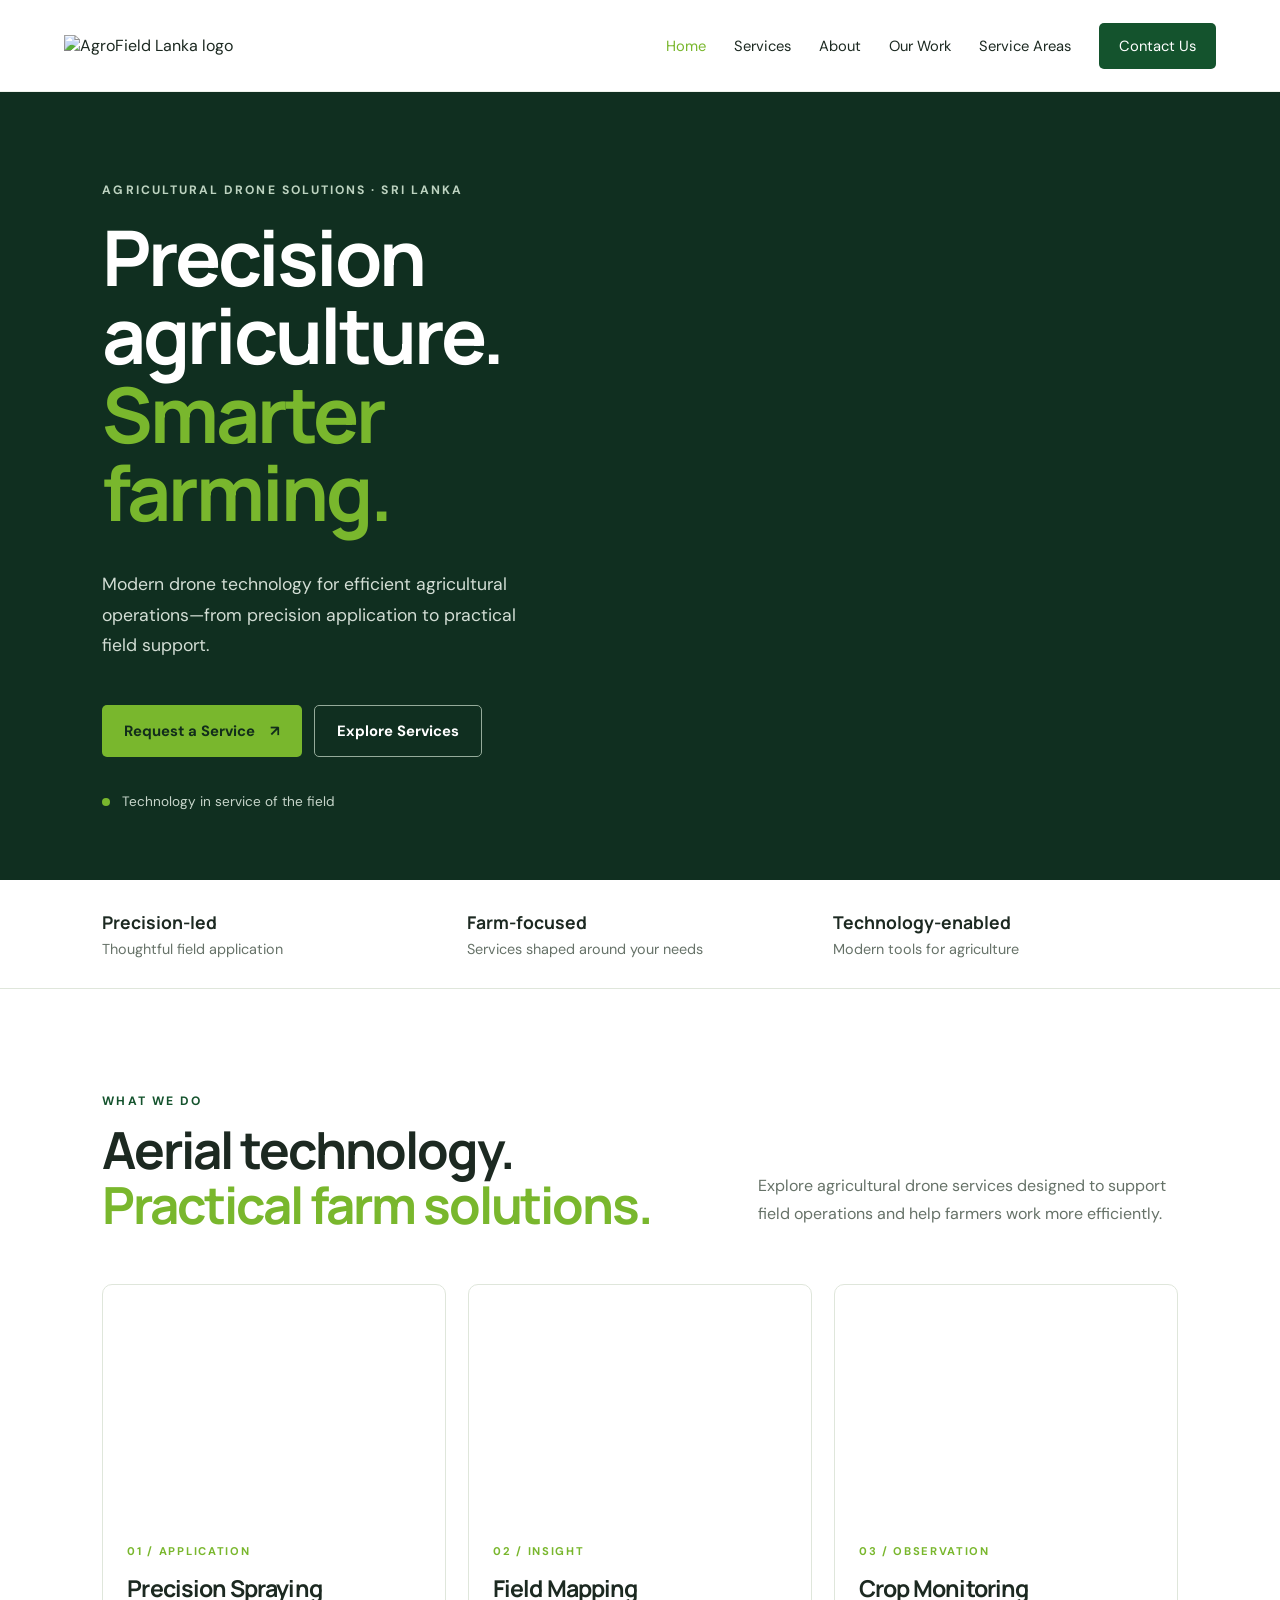
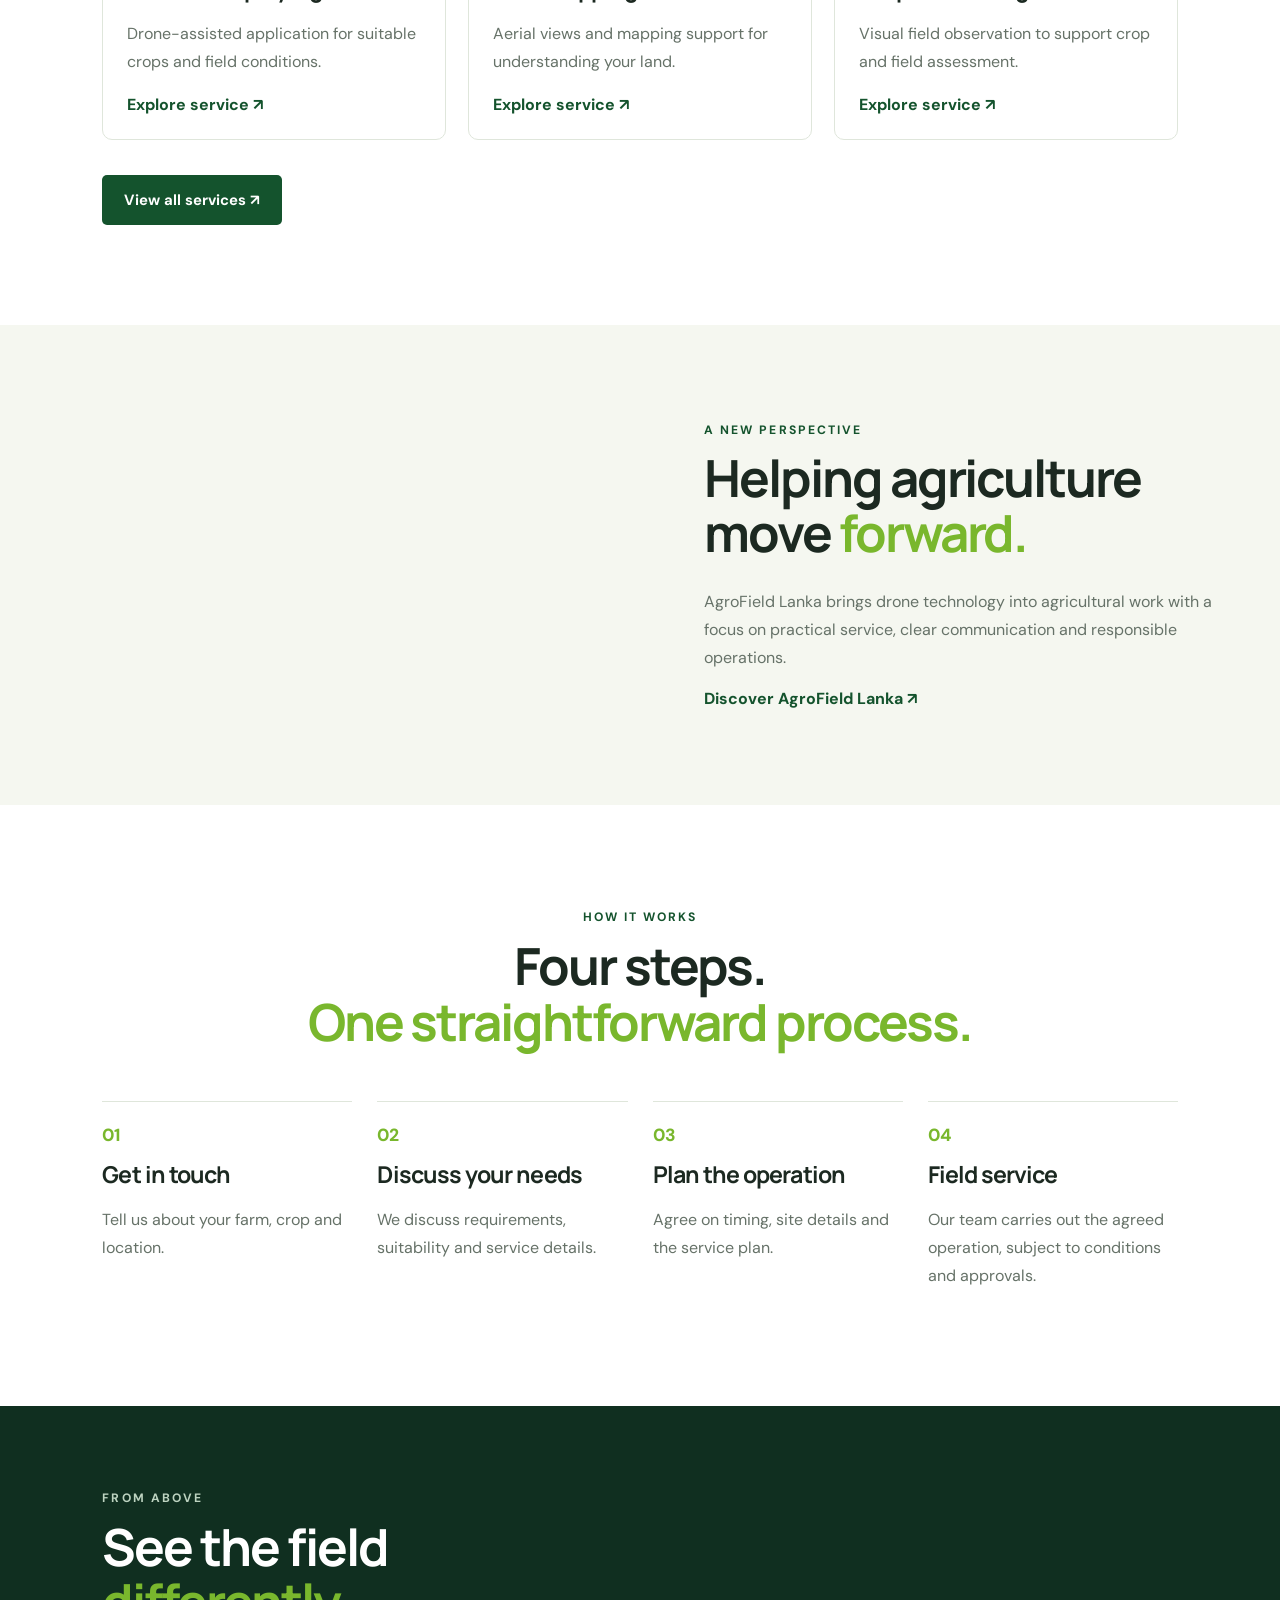
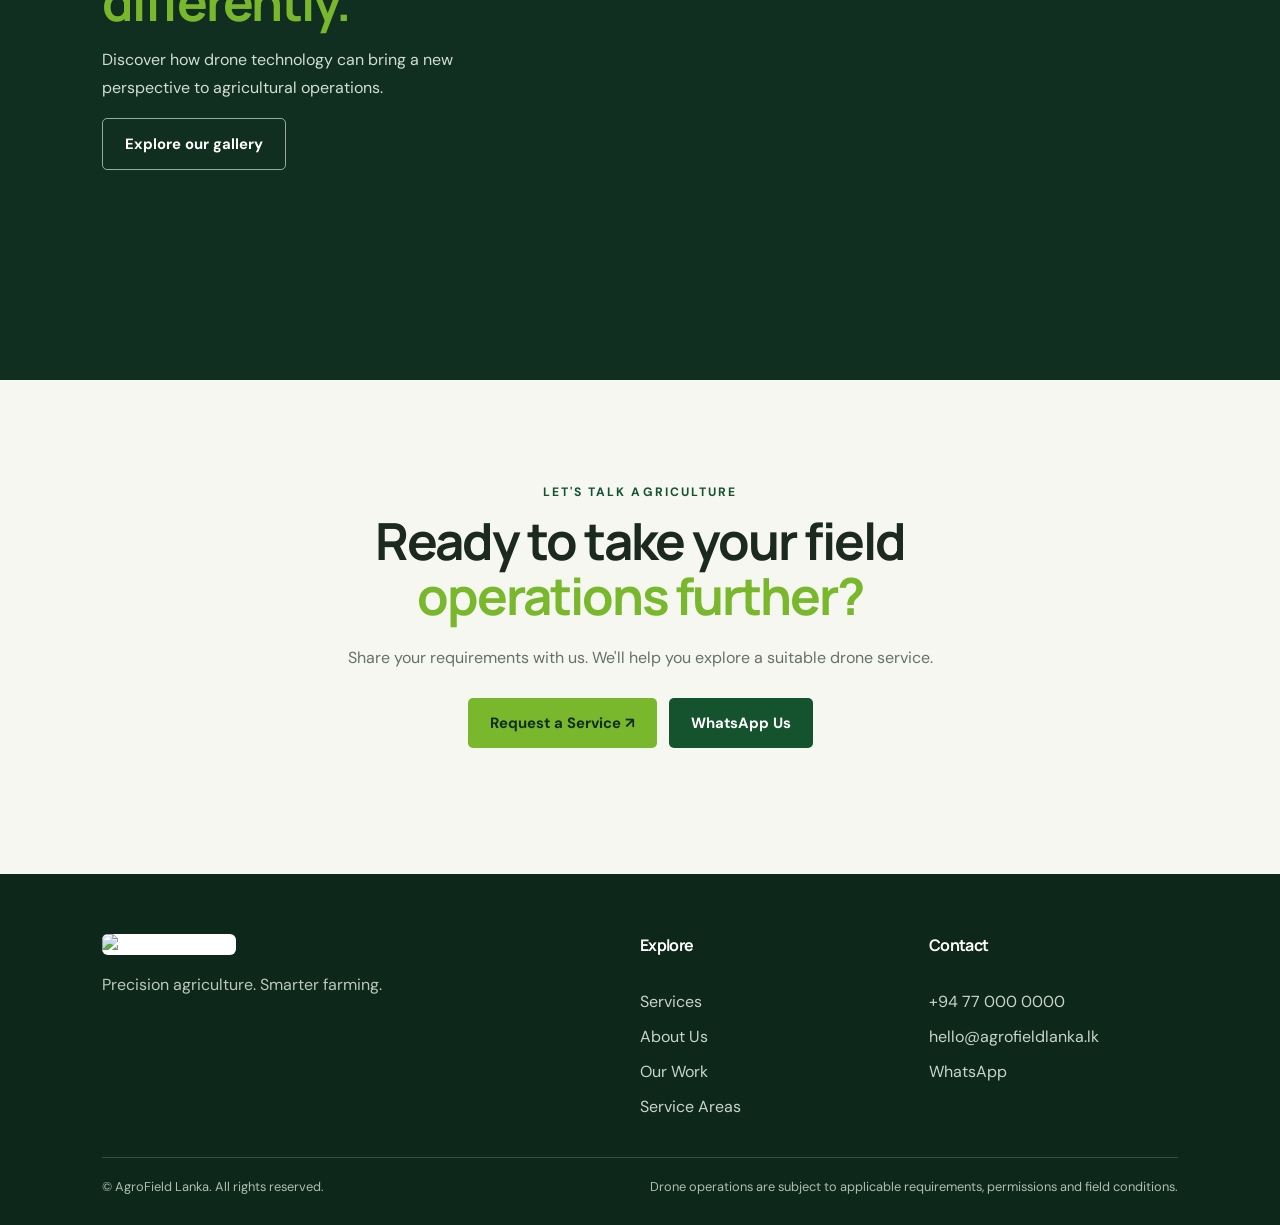
==== index.html @ 8073dba2 "Add files via upload" ====
<!DOCTYPE html>
<html lang="en"><head><meta charset="utf-8"><meta name="viewport" content="width=device-width, initial-scale=1"><meta name="description" content="AgroField Lanka agricultural drone services for precision spraying, crop care and modern farming in Sri Lanka."><title>AgroField Lanka | Precision Agriculture</title><link rel="stylesheet" href="styles.css"></head><body>
<header class="header"><a class="brand" href="index.html"><img src="assets/logo.png" alt="AgroField Lanka logo"></a><button class="menu-toggle" aria-label="Open navigation" aria-expanded="false">☰</button><nav class="nav"><a class="active" href="index.html">Home</a><a href="services.html">Services</a><a href="about.html">About</a><a href="gallery.html">Our Work</a><a href="areas.html">Service Areas</a><a href="contact.html" class="nav-cta">Contact Us</a></nav></header>
<main><section class="hero"><div class="hero-content"><span class="eyebrow">AGRICULTURAL DRONE SOLUTIONS · SRI LANKA</span><h1>Precision agriculture.<br><em>Smarter farming.</em></h1><p>Modern drone technology for efficient agricultural operations—from precision application to practical field support.</p><div class="actions"><a class="btn primary" href="contact.html">Request a Service <span>↗</span></a><a class="btn outline light" href="services.html">Explore Services</a></div><div class="hero-note"><span class="pulse"></span> Technology in service of the field</div></div><div class="hero-image" role="img" aria-label="Agricultural drone operating over a green field"></div></section>
<section class="strip"><div><strong>Precision-led</strong><span>Thoughtful field application</span></div><div><strong>Farm-focused</strong><span>Services shaped around your needs</span></div><div><strong>Technology-enabled</strong><span>Modern tools for agriculture</span></div></section>
<section class="section"><div class="section-heading"><div><span class="eyebrow green">WHAT WE DO</span><h2>Aerial technology.<br><em>Practical farm solutions.</em></h2></div><p>Explore agricultural drone services designed to support field operations and help farmers work more efficiently.</p></div><div class="cards three"><a class="service-card" href="services.html#spraying"><div class="card-image img-spray"></div><div class="card-body"><span class="card-number">01 / APPLICATION</span><h3>Precision Spraying</h3><p>Drone-assisted application for suitable crops and field conditions.</p><span class="text-link">Explore service ↗</span></div></a><a class="service-card" href="services.html#mapping"><div class="card-image img-map"></div><div class="card-body"><span class="card-number">02 / INSIGHT</span><h3>Field Mapping</h3><p>Aerial views and mapping support for understanding your land.</p><span class="text-link">Explore service ↗</span></div></a><a class="service-card" href="services.html#monitoring"><div class="card-image img-monitor"></div><div class="card-body"><span class="card-number">03 / OBSERVATION</span><h3>Crop Monitoring</h3><p>Visual field observation to support crop and field assessment.</p><span class="text-link">Explore service ↗</span></div></a></div><a class="btn dark" href="services.html">View all services ↗</a></section>
<section class="split-section"><div class="split-image"></div><div class="split-copy"><span class="eyebrow green">A NEW PERSPECTIVE</span><h2>Helping agriculture<br>move <em>forward.</em></h2><p>AgroField Lanka brings drone technology into agricultural work with a focus on practical service, clear communication and responsible operations.</p><a class="text-link" href="about.html">Discover AgroField Lanka ↗</a></div></section>
<section class="section process"><div class="section-heading centered"><div><span class="eyebrow green">HOW IT WORKS</span><h2>Four steps.<br><em>One straightforward process.</em></h2></div></div><div class="steps"><div><span>01</span><h3>Get in touch</h3><p>Tell us about your farm, crop and location.</p></div><div><span>02</span><h3>Discuss your needs</h3><p>We discuss requirements, suitability and service details.</p></div><div><span>03</span><h3>Plan the operation</h3><p>Agree on timing, site details and the service plan.</p></div><div><span>04</span><h3>Field service</h3><p>Our team carries out the agreed operation, subject to conditions and approvals.</p></div></div></section>
<section class="gallery-preview"><div class="gallery-text"><span class="eyebrow">FROM ABOVE</span><h2>See the field<br><em>differently.</em></h2><p>Discover how drone technology can bring a new perspective to agricultural operations.</p><a class="btn outline light" href="gallery.html">Explore our gallery</a></div><div class="gallery-grid"><div class="g1"></div><div class="g2"></div><div class="g3"></div></div></section>
<section class="cta"><span class="eyebrow green">LET'S TALK AGRICULTURE</span><h2>Ready to take your field<br><em>operations further?</em></h2><p>Share your requirements with us. We'll help you explore a suitable drone service.</p><div class="actions center"><a class="btn primary" href="contact.html">Request a Service ↗</a><a class="btn dark" href="https://wa.me/94770000000?text=Hello%20AgroField%20Lanka%2C%20I%20would%20like%20to%20inquire%20about%20your%20agricultural%20drone%20services." target="_blank" rel="noopener">WhatsApp Us</a></div></section></main>
<footer class="footer"><div class="footer-brand"><img src="assets/logo.png" alt="AgroField Lanka"><p>Precision agriculture. Smarter farming.</p></div><div><h4>Explore</h4><a href="services.html">Services</a><a href="about.html">About Us</a><a href="gallery.html">Our Work</a><a href="areas.html">Service Areas</a></div><div><h4>Contact</h4><a href="tel:+94770000000">+94 77 000 0000</a><a href="mailto:hello@agrofieldlanka.lk">hello@agrofieldlanka.lk</a><a href="https://wa.me/94770000000">WhatsApp</a></div><div class="footer-bottom"><span>© <span id="year"></span> AgroField Lanka. All rights reserved.</span><span>Drone operations are subject to applicable requirements, permissions and field conditions.</span></div></footer><script src="script.js"></script></body></html>
---- styles.css ----
@import url('https://fonts.googleapis.com/css2?family=DM+Sans:wght@400;500;600;700&family=Manrope:wght@400;500;600;700;800&display=swap');
:root{--green:#14532d;--deep:#102f20;--lime:#79b72d;--cream:#f5f7f0;--ink:#1c2921;--muted:#667268;--line:#dfe6db}*{box-sizing:border-box}html{scroll-behavior:smooth}body{margin:0;color:var(--ink);font-family:'DM Sans',sans-serif;background:white}h1,h2,h3,h4{font-family:Manrope,sans-serif;letter-spacing:-.04em}h1{font-size:clamp(3rem,6vw,6.3rem);line-height:1.02;margin:20px 0}h2{font-size:clamp(2.2rem,4vw,4.2rem);line-height:1.08;margin:12px 0}h3{font-size:1.45rem}em{font-style:normal;color:var(--lime)}p{line-height:1.75;color:var(--muted)}a{color:inherit;text-decoration:none}.header{height:92px;padding:0 5vw;display:flex;align-items:center;justify-content:space-between;background:white;position:sticky;top:0;z-index:30;border-bottom:1px solid #eef1eb}.brand img{width:190px;height:75px;object-fit:contain}.nav{display:flex;gap:28px;align-items:center;font-size:.92rem}.nav a{transition:.2s}.nav a:hover,.nav a.active{color:var(--lime)}.nav-cta{background:var(--green);color:white!important;padding:13px 20px;border-radius:5px}.menu-toggle{display:none;border:0;background:transparent;font-size:26px}.hero{min-height:660px;display:grid;grid-template-columns:1fr 1.05fr;background:var(--deep);color:white}.hero-content{padding:90px 7vw 70px 8vw;display:flex;flex-direction:column;justify-content:center}.eyebrow{font-size:.76rem;letter-spacing:.17em;font-weight:700;color:#bdd3c0}.eyebrow.green{color:var(--green)}.hero p{color:#d2ddd4;font-size:1.1rem;max-width:540px}.hero-image{background:linear-gradient(90deg,#102f20 0%,transparent 18%),url('https://images.unsplash.com/photo-1500382017468-9049fed747ef?auto=format&fit=crop&w=1600&q=85') center/cover;min-height:500px}.actions{display:flex;gap:12px;flex-wrap:wrap;margin:26px 0}.btn{display:inline-flex;align-items:center;justify-content:center;gap:15px;padding:15px 22px;border-radius:5px;font-weight:700;font-size:.93rem;transition:.2s;cursor:pointer}.btn:hover{transform:translateY(-2px)}.primary{background:var(--lime);color:#122d1b}.dark{background:var(--green);color:white}.outline{border:1px solid #b7c9bb;color:var(--ink)}.outline.light{color:white;border-color:#95ab9a}.hero-note{font-size:.85rem;color:#c8d6cb;margin-top:10px}.pulse{display:inline-block;width:8px;height:8px;border-radius:50%;background:var(--lime);margin-right:8px}.strip{display:grid;grid-template-columns:repeat(3,1fr);padding:30px 8%;border-bottom:1px solid var(--line);gap:20px}.strip div{display:flex;flex-direction:column;gap:6px}.strip strong{font-family:Manrope;font-size:1.1rem}.strip span{color:var(--muted);font-size:.9rem}.section{padding:100px 8%}.section-heading{display:flex;justify-content:space-between;gap:40px;align-items:end;margin-bottom:40px}.section-heading p{max-width:420px}.cards{display:grid;gap:22px;margin-bottom:35px}.three{grid-template-columns:repeat(3,1fr)}.service-card{border:1px solid var(--line);border-radius:10px;overflow:hidden;transition:.25s;background:white}.service-card:hover{transform:translateY(-5px);box-shadow:0 15px 35px #183b2912}.card-image{height:230px;background-size:cover;background-position:center}.img-spray{background-image:url('https://images.unsplash.com/photo-1523742810364-59d5c3c6c1b8?auto=format&fit=crop&w=1000&q=80')}.img-map{background-image:url('https://images.unsplash.com/photo-1500382017468-9049fed747ef?auto=format&fit=crop&w=1000&q=80')}.img-monitor{background-image:url('https://images.unsplash.com/photo-1499529112087-3cb3b73cec95?auto=format&fit=crop&w=1000&q=80')}.card-body{padding:24px}.card-number{font-size:.7rem;letter-spacing:.15em;color:var(--lime);font-weight:700}.card-body h3{margin:12px 0}.card-body p{margin-bottom:18px}.text-link{font-weight:700;color:var(--green)}.split-section{display:grid;grid-template-columns:1fr 1fr;background:var(--cream)}.split-image{min-height:480px;background:url('https://images.unsplash.com/photo-1499529112087-3cb3b73cec95?auto=format&fit=crop&w=1400&q=85') center/cover}.split-copy{padding:80px 10%;display:flex;flex-direction:column;justify-content:center}.process{background:#fff}.centered{text-align:center;justify-content:center}.steps{display:grid;grid-template-columns:repeat(4,1fr);gap:25px}.steps>div{border-top:1px solid var(--line);padding-top:22px}.steps span{color:var(--lime);font-weight:800;font-size:1.1rem}.steps h3{margin:12px 0}.gallery-preview{background:var(--deep);color:white;display:grid;grid-template-columns:.8fr 1.2fr;padding:80px 8%;gap:60px}.gallery-text p{color:#d2ddd4}.gallery-grid{display:grid;grid-template-columns:1fr 1fr;grid-template-rows:200px 200px;gap:14px}.gallery-grid>div{background-position:center;background-size:cover;border-radius:8px}.g1{background-image:url('https://images.unsplash.com/photo-1500382017468-9049fed747ef?auto=format&fit=crop&w=800&q=80');grid-row:span 2}.g2{background-image:url('https://images.unsplash.com/photo-1523742810364-59d5c3c6c1b8?auto=format&fit=crop&w=800&q=80')}.g3{background-image:url('https://images.unsplash.com/photo-1499529112087-3cb3b73cec95?auto=format&fit=crop&w=800&q=80')}.cta{text-align:center;padding:100px 20px;background:var(--cream)}.cta p{max-width:600px;margin:20px auto}.center{justify-content:center}.footer{background:#0d271a;color:white;padding:60px 8% 30px;display:grid;grid-template-columns:2fr 1fr 1fr;gap:40px}.footer img{width:190px;background:white;border-radius:6px}.footer p{color:#bac9bd}.footer h4{margin-top:0}.footer>div:not(.footer-brand):not(.footer-bottom){display:flex;flex-direction:column;gap:14px}.footer a{color:#c8d5cb}.footer a:hover{color:var(--lime)}.footer-bottom{grid-column:1/-1;border-top:1px solid #355141;padding-top:20px;display:flex;justify-content:space-between;gap:20px;color:#aebfb2;font-size:.8rem}.page-hero{background:var(--deep);color:white;padding:95px 8%;background-image:linear-gradient(90deg,#102f20ee,#102f2070),url('https://images.unsplash.com/photo-1500382017468-9049fed747ef?auto=format&fit=crop&w=1600&q=80');background-size:cover;background-position:center}.page-hero p{color:#d8e3da;max-width:650px}.content{padding:75px 8%;max-width:1300px;margin:auto}.content h2{margin-top:45px}.content h3{color:var(--green)}.service-detail{display:grid;grid-template-columns:1fr 1fr;gap:35px;align-items:center;margin:55px 0}.service-detail:nth-child(even) .detail-image{order:2}.detail-image{min-height:320px;border-radius:10px;background-size:cover;background-position:center}.detail1{background-image:url('https://images.unsplash.com/photo-1523742810364-59d5c3c6c1b8?auto=format&fit=crop&w=1200&q=85')}.detail2{background-image:url('https://images.unsplash.com/photo-1500382017468-9049fed747ef?auto=format&fit=crop&w=1200&q=85')}.detail3{background-image:url('https://images.unsplash.com/photo-1499529112087-3cb3b73cec95?auto=format&fit=crop&w=1200&q=85')}.detail4{background-image:url('https://images.unsplash.com/photo-1472396961693-142e6e269027?auto=format&fit=crop&w=1200&q=85')}.contact-grid{display:grid;grid-template-columns:1fr 1fr;gap:25px}.contact-card{border:1px solid var(--line);border-radius:10px;padding:30px}.contact-card h3{margin-top:0}.contact-card .btn{margin-top:10px}.gallery-page-grid{display:grid;grid-template-columns:repeat(3,1fr);gap:14px}.gallery-page-grid>div{min-height:250px;border-radius:8px;background-size:cover;background-position:center}.gallery-page-grid .g1{grid-row:auto}.notice{background:#f4f7f0;border-left:4px solid var(--lime);padding:18px 20px;margin:30px 0}.small{font-size:.86rem}
@media(max-width:900px){.nav{gap:15px}.nav a{font-size:.82rem}.hero{grid-template-columns:1fr}.hero-image{min-height:380px}.hero-content{padding:75px 7%}.three{grid-template-columns:repeat(2,1fr)}.section-heading{display:block}.section-heading p{margin-top:20px}.steps{grid-template-columns:repeat(2,1fr)}.gallery-preview{grid-template-columns:1fr}.split-copy{padding:60px 8%}.footer{grid-template-columns:1fr 1fr}.footer-brand{grid-column:1/-1}}
@media(max-width:650px){.header{height:76px;padding:0 5%}.brand img{width:145px;height:62px}.menu-toggle{display:block}.nav{display:none;position:absolute;top:76px;left:0;right:0;background:white;padding:20px 6%;flex-direction:column;align-items:stretch;box-shadow:0 10px 25px #0001}.nav.open{display:flex}.nav a{padding:10px}.nav-cta{text-align:center}.hero-content{padding:58px 6%}.hero-image{min-height:300px}.strip{grid-template-columns:1fr;padding:25px 6%;gap:18px}.section{padding:65px 6%}.three{grid-template-columns:1fr}.card-image{height:210px}.split-section{grid-template-columns:1fr}.split-image{min-height:300px}.steps{grid-template-columns:1fr}.gallery-preview{padding:65px 6%}.gallery-grid{grid-template-columns:1fr 1fr;grid-template-rows:160px 160px}.g1{grid-row:span 2}.cta{padding:70px 6%}.footer{padding:50px 6%;grid-template-columns:1fr}.footer-brand{grid-column:auto}.footer-bottom{flex-direction:column}.page-hero{padding:65px 6%}.content{padding:50px 6%}.service-detail{grid-template-columns:1fr}.service-detail:nth-child(even) .detail-image{order:0}.detail-image{min-height:250px}.contact-grid{grid-template-columns:1fr}.gallery-page-grid{grid-template-columns:1fr 1fr}.gallery-page-grid>div{min-height:180px}}
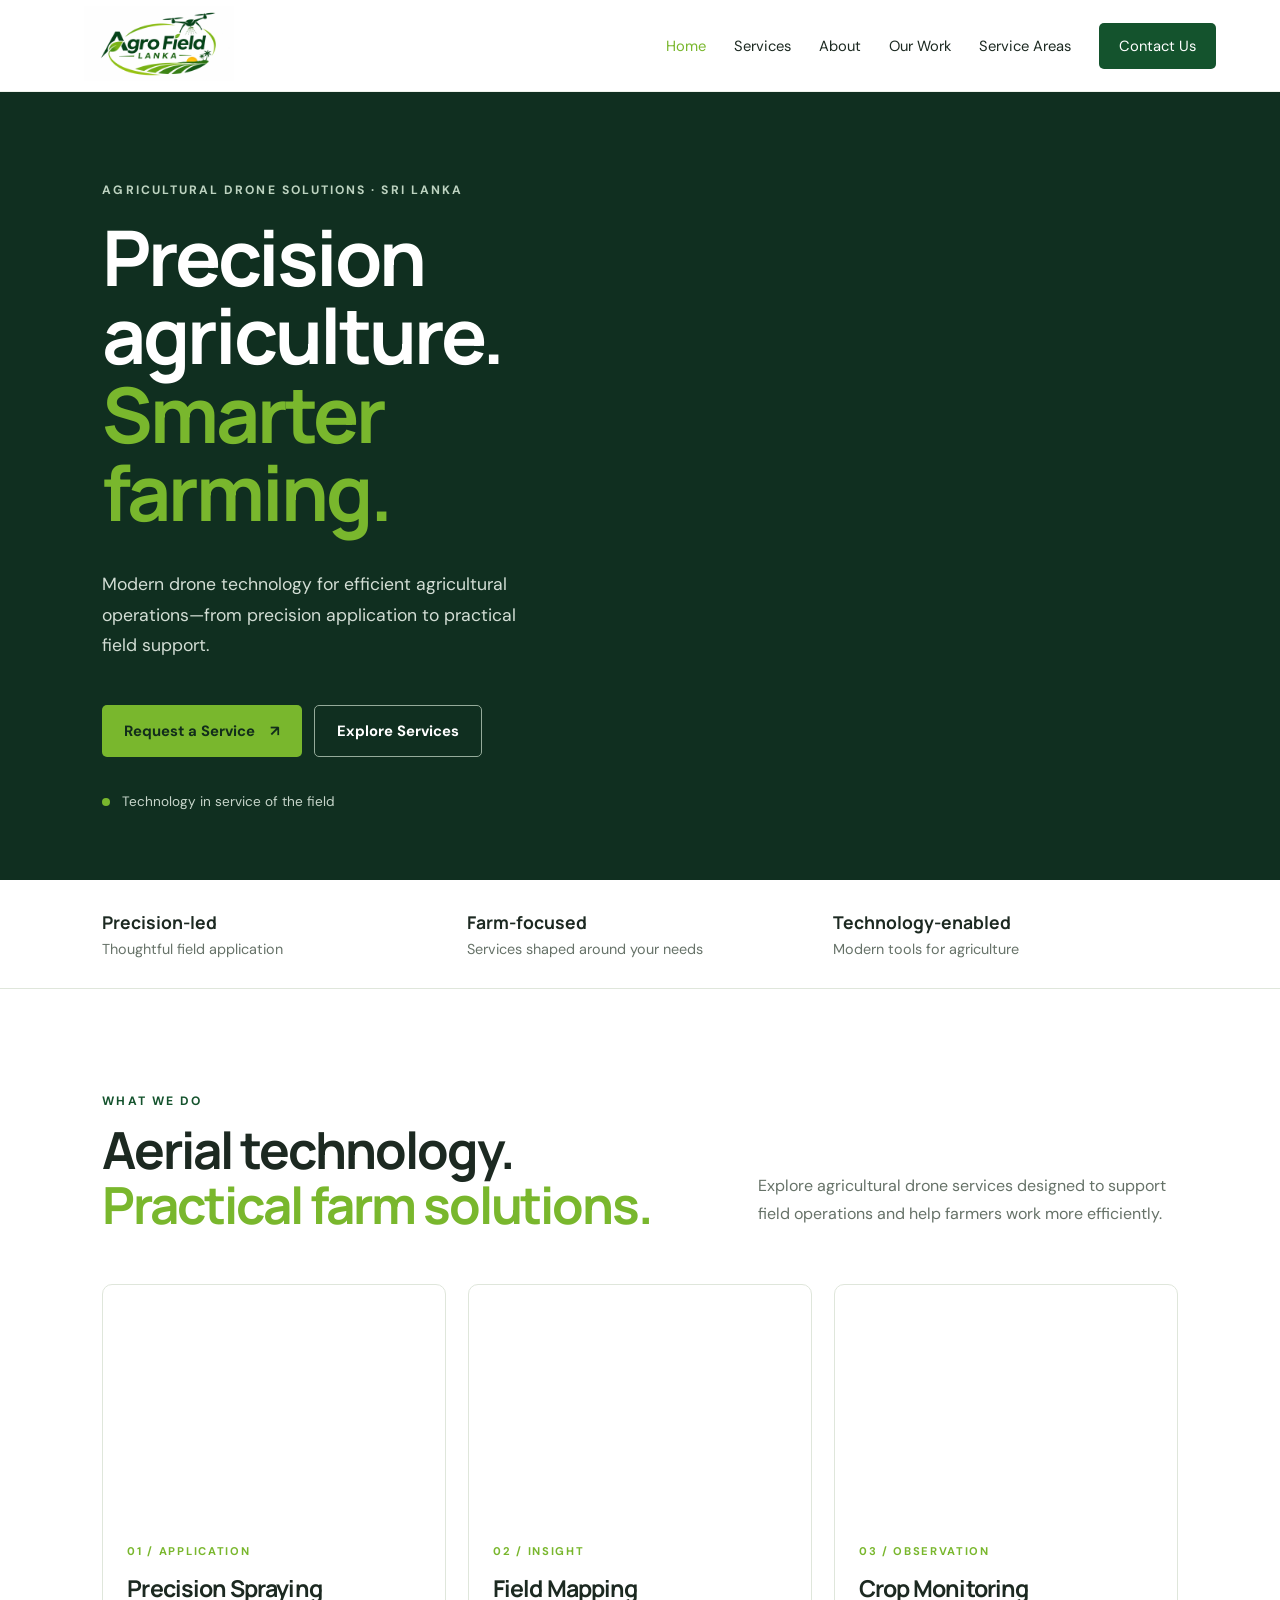
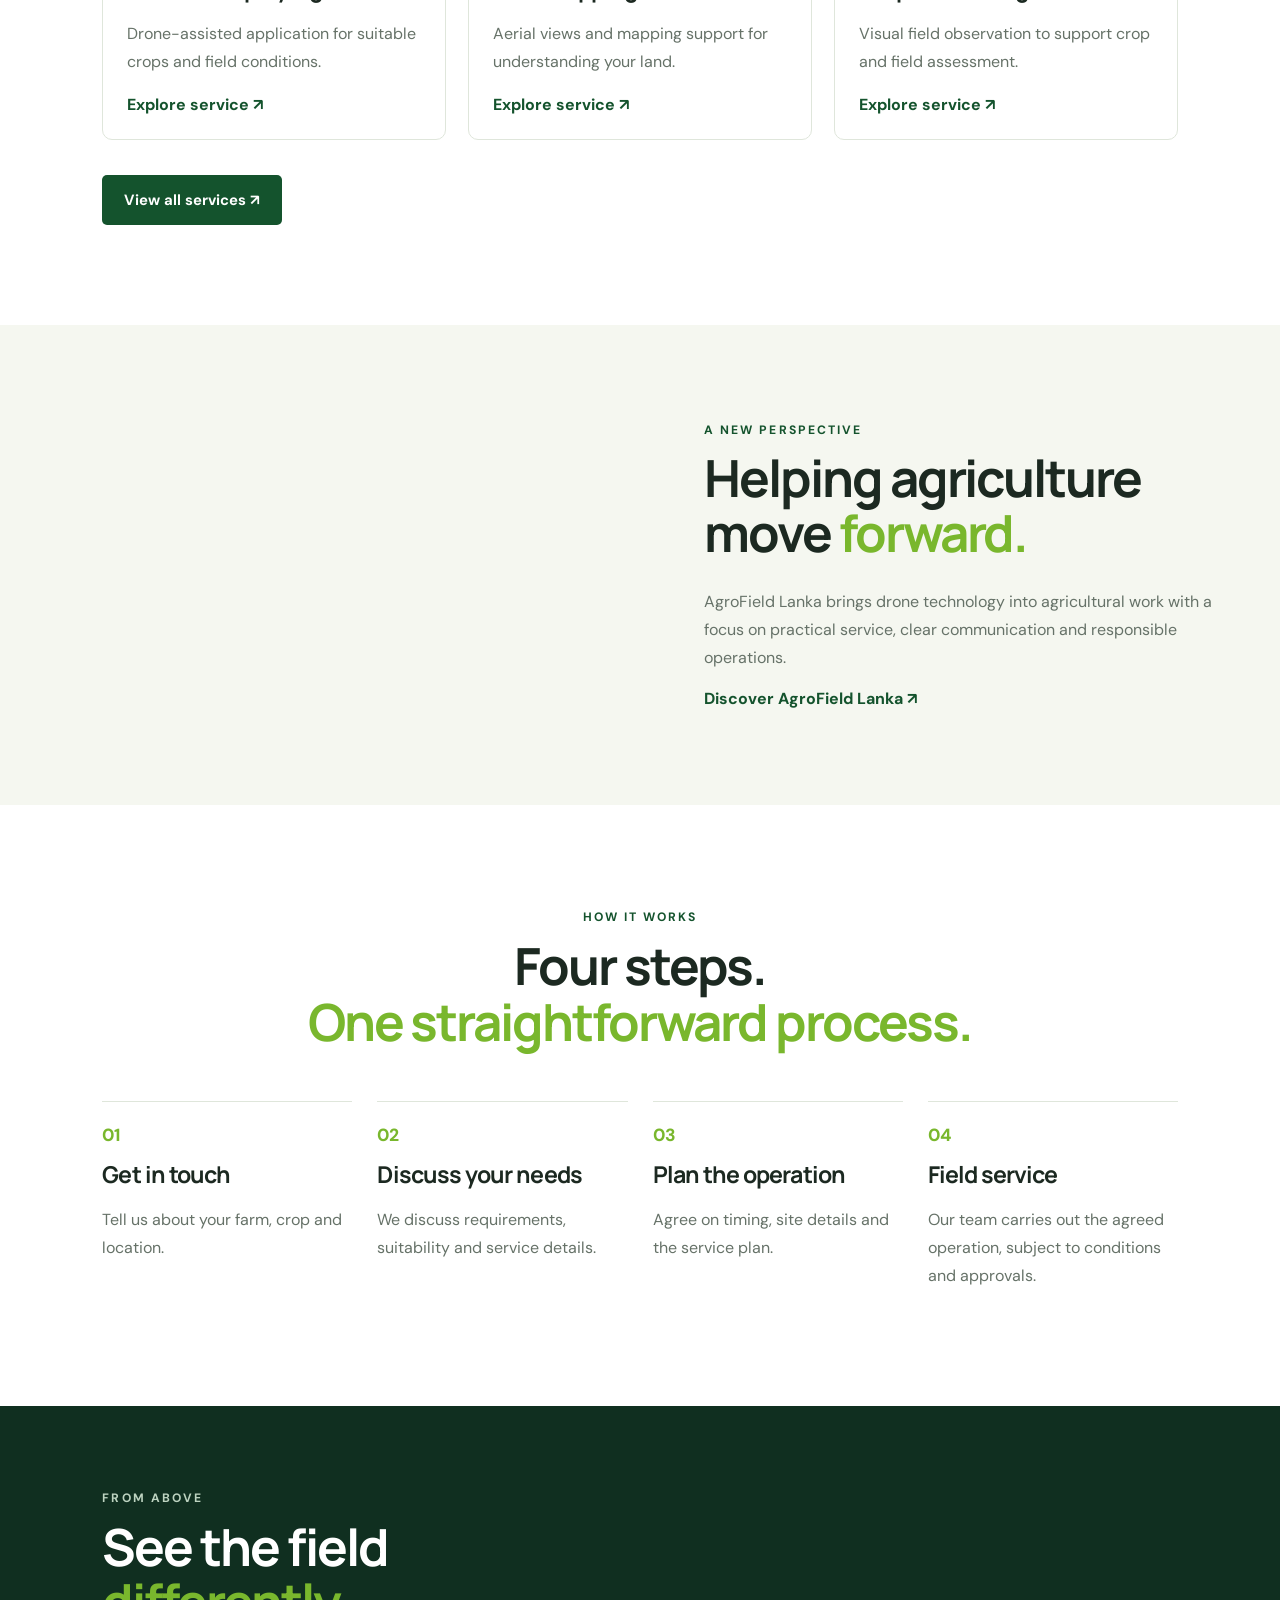
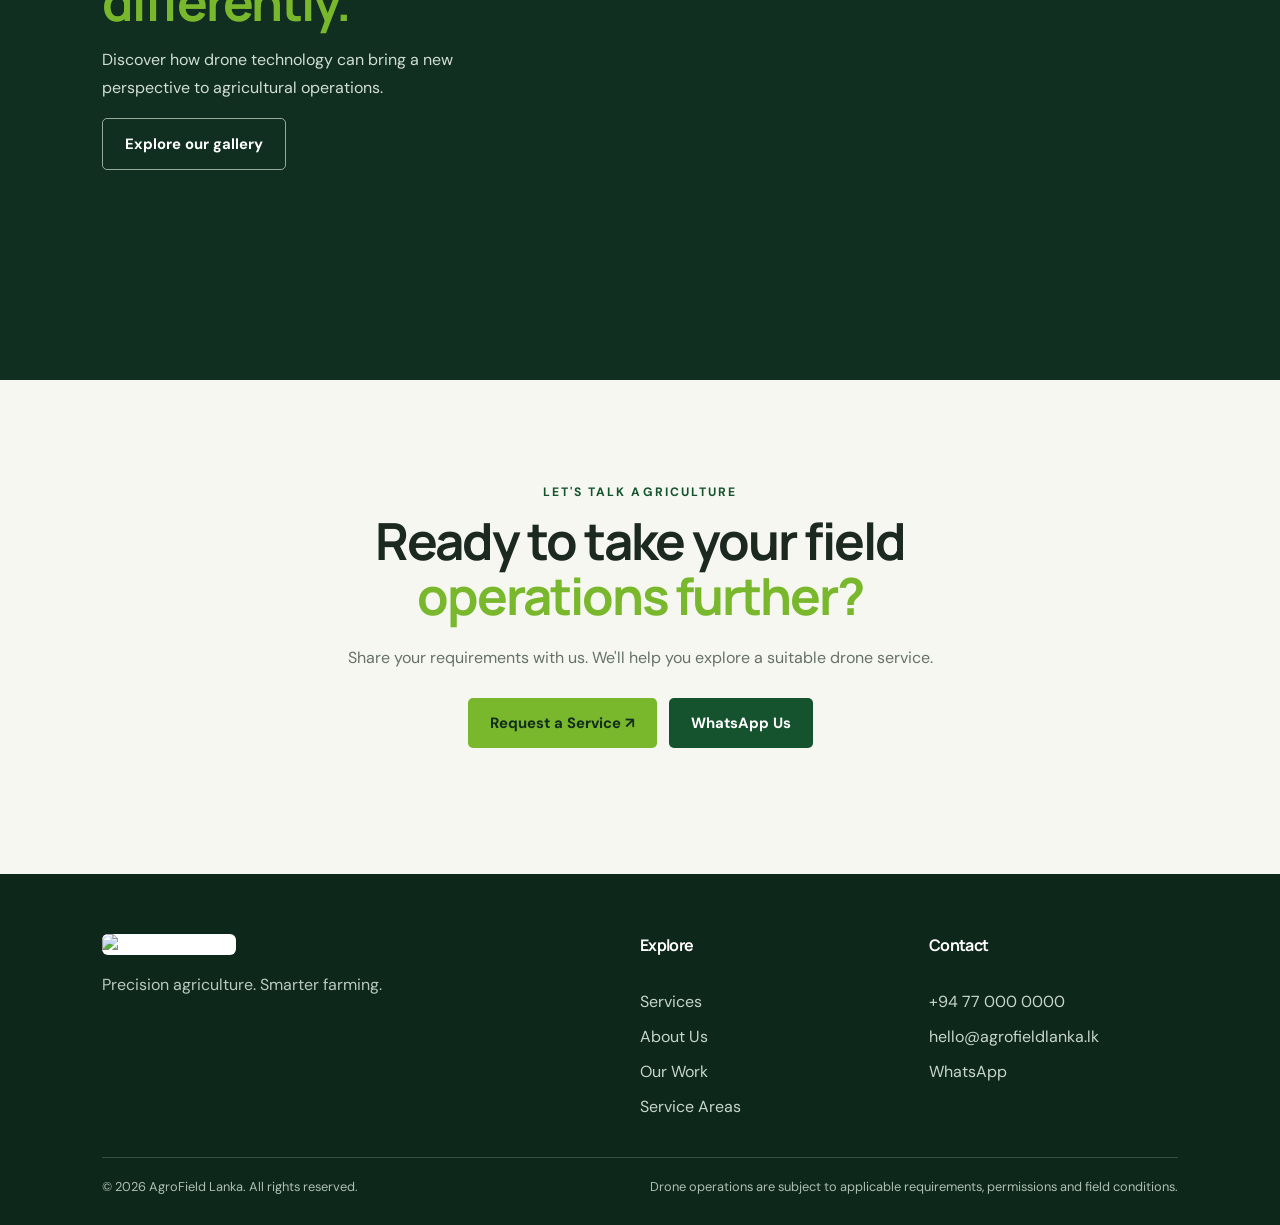
==== commit 1cdc6416: "Update index.html" ====
--- a/index.html
+++ b/index.html
@@ -1,6 +1,6 @@
 <!DOCTYPE html>
 <html lang="en"><head><meta charset="utf-8"><meta name="viewport" content="width=device-width, initial-scale=1"><meta name="description" content="AgroField Lanka agricultural drone services for precision spraying, crop care and modern farming in Sri Lanka."><title>AgroField Lanka | Precision Agriculture</title><link rel="stylesheet" href="styles.css"></head><body>
-<header class="header"><a class="brand" href="index.html"><img src="assets/logo.png" alt="AgroField Lanka logo"></a><button class="menu-toggle" aria-label="Open navigation" aria-expanded="false">☰</button><nav class="nav"><a class="active" href="index.html">Home</a><a href="services.html">Services</a><a href="about.html">About</a><a href="gallery.html">Our Work</a><a href="areas.html">Service Areas</a><a href="contact.html" class="nav-cta">Contact Us</a></nav></header>
+<header class="header"><a class="brand" href="index.html"><img src="assets/logo.jpg" alt="AgroField Lanka logo"></a><button class="menu-toggle" aria-label="Open navigation" aria-expanded="false">☰</button><nav class="nav"><a class="active" href="index.html">Home</a><a href="services.html">Services</a><a href="about.html">About</a><a href="gallery.html">Our Work</a><a href="areas.html">Service Areas</a><a href="contact.html" class="nav-cta">Contact Us</a></nav></header>
 <main><section class="hero"><div class="hero-content"><span class="eyebrow">AGRICULTURAL DRONE SOLUTIONS · SRI LANKA</span><h1>Precision agriculture.<br><em>Smarter farming.</em></h1><p>Modern drone technology for efficient agricultural operations—from precision application to practical field support.</p><div class="actions"><a class="btn primary" href="contact.html">Request a Service <span>↗</span></a><a class="btn outline light" href="services.html">Explore Services</a></div><div class="hero-note"><span class="pulse"></span> Technology in service of the field</div></div><div class="hero-image" role="img" aria-label="Agricultural drone operating over a green field"></div></section>
 <section class="strip"><div><strong>Precision-led</strong><span>Thoughtful field application</span></div><div><strong>Farm-focused</strong><span>Services shaped around your needs</span></div><div><strong>Technology-enabled</strong><span>Modern tools for agriculture</span></div></section>
 <section class="section"><div class="section-heading"><div><span class="eyebrow green">WHAT WE DO</span><h2>Aerial technology.<br><em>Practical farm solutions.</em></h2></div><p>Explore agricultural drone services designed to support field operations and help farmers work more efficiently.</p></div><div class="cards three"><a class="service-card" href="services.html#spraying"><div class="card-image img-spray"></div><div class="card-body"><span class="card-number">01 / APPLICATION</span><h3>Precision Spraying</h3><p>Drone-assisted application for suitable crops and field conditions.</p><span class="text-link">Explore service ↗</span></div></a><a class="service-card" href="services.html#mapping"><div class="card-image img-map"></div><div class="card-body"><span class="card-number">02 / INSIGHT</span><h3>Field Mapping</h3><p>Aerial views and mapping support for understanding your land.</p><span class="text-link">Explore service ↗</span></div></a><a class="service-card" href="services.html#monitoring"><div class="card-image img-monitor"></div><div class="card-body"><span class="card-number">03 / OBSERVATION</span><h3>Crop Monitoring</h3><p>Visual field observation to support crop and field assessment.</p><span class="text-link">Explore service ↗</span></div></a></div><a class="btn dark" href="services.html">View all services ↗</a></section>
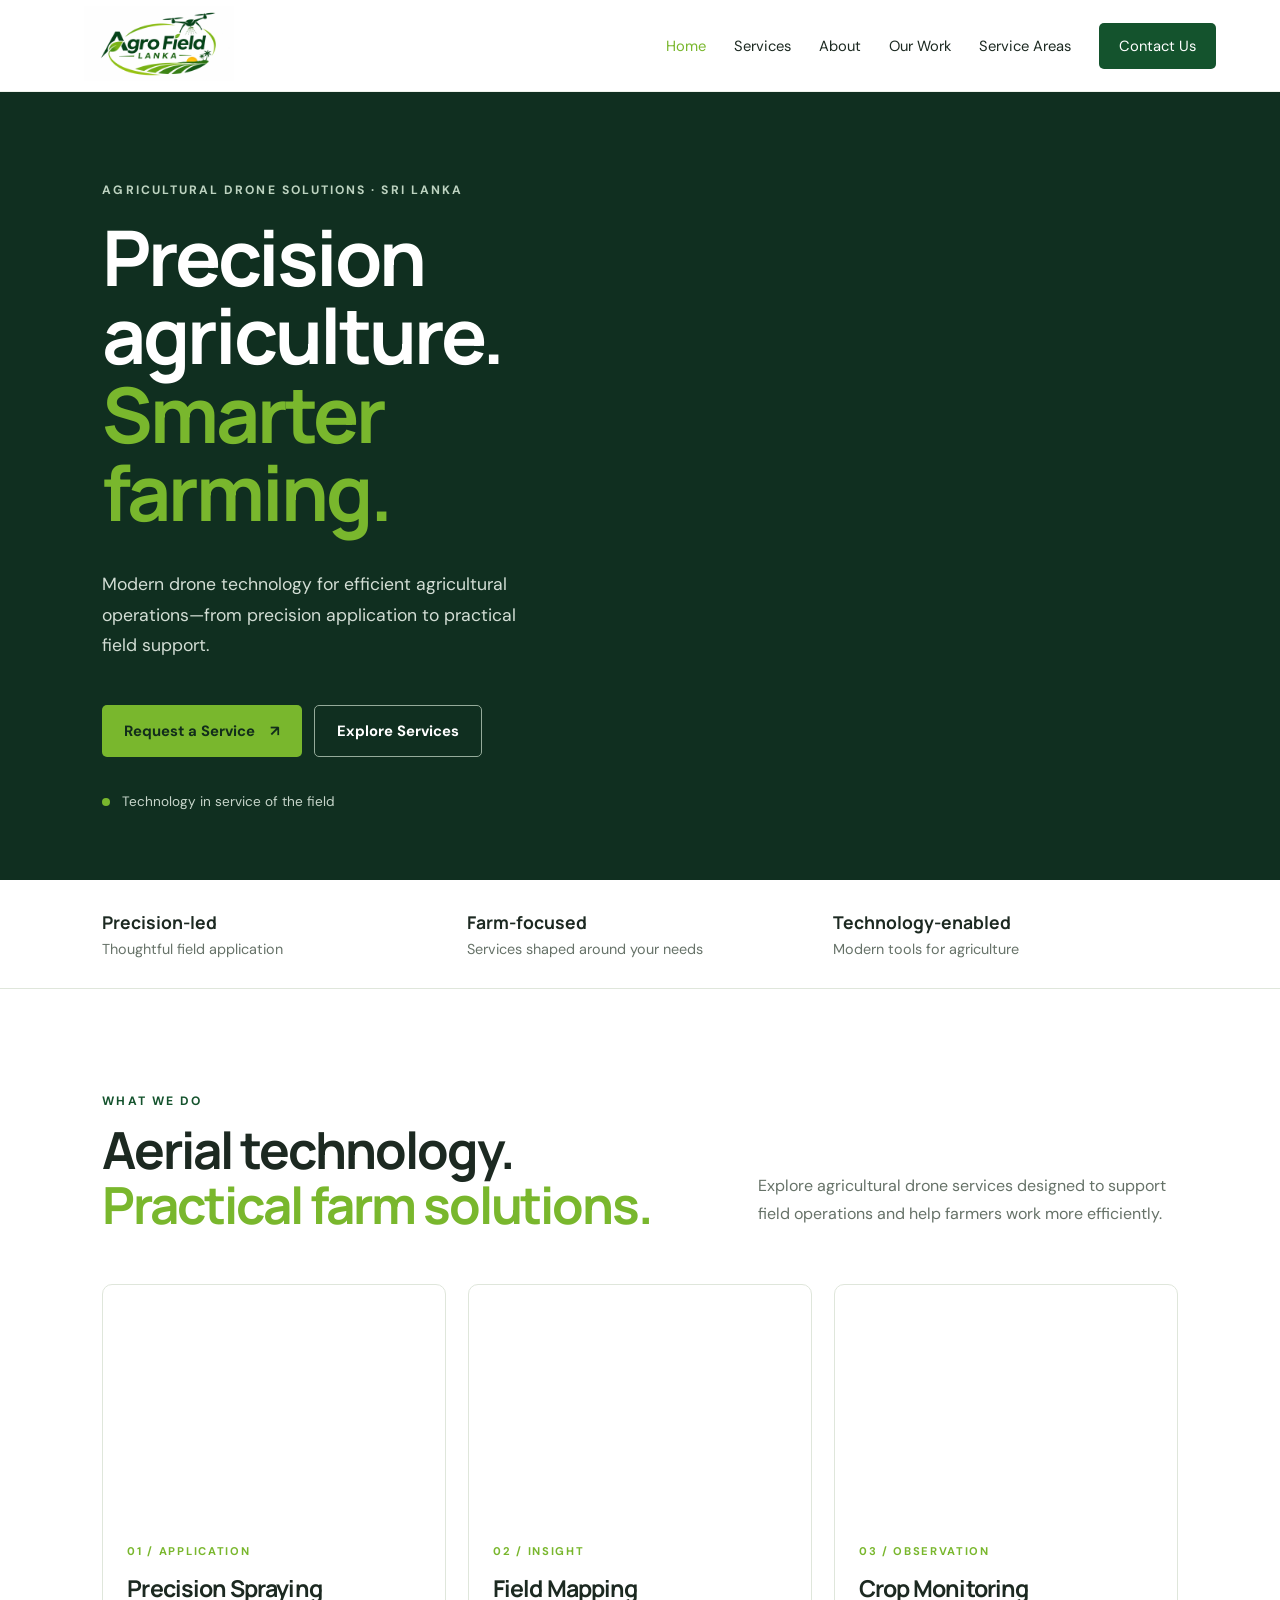
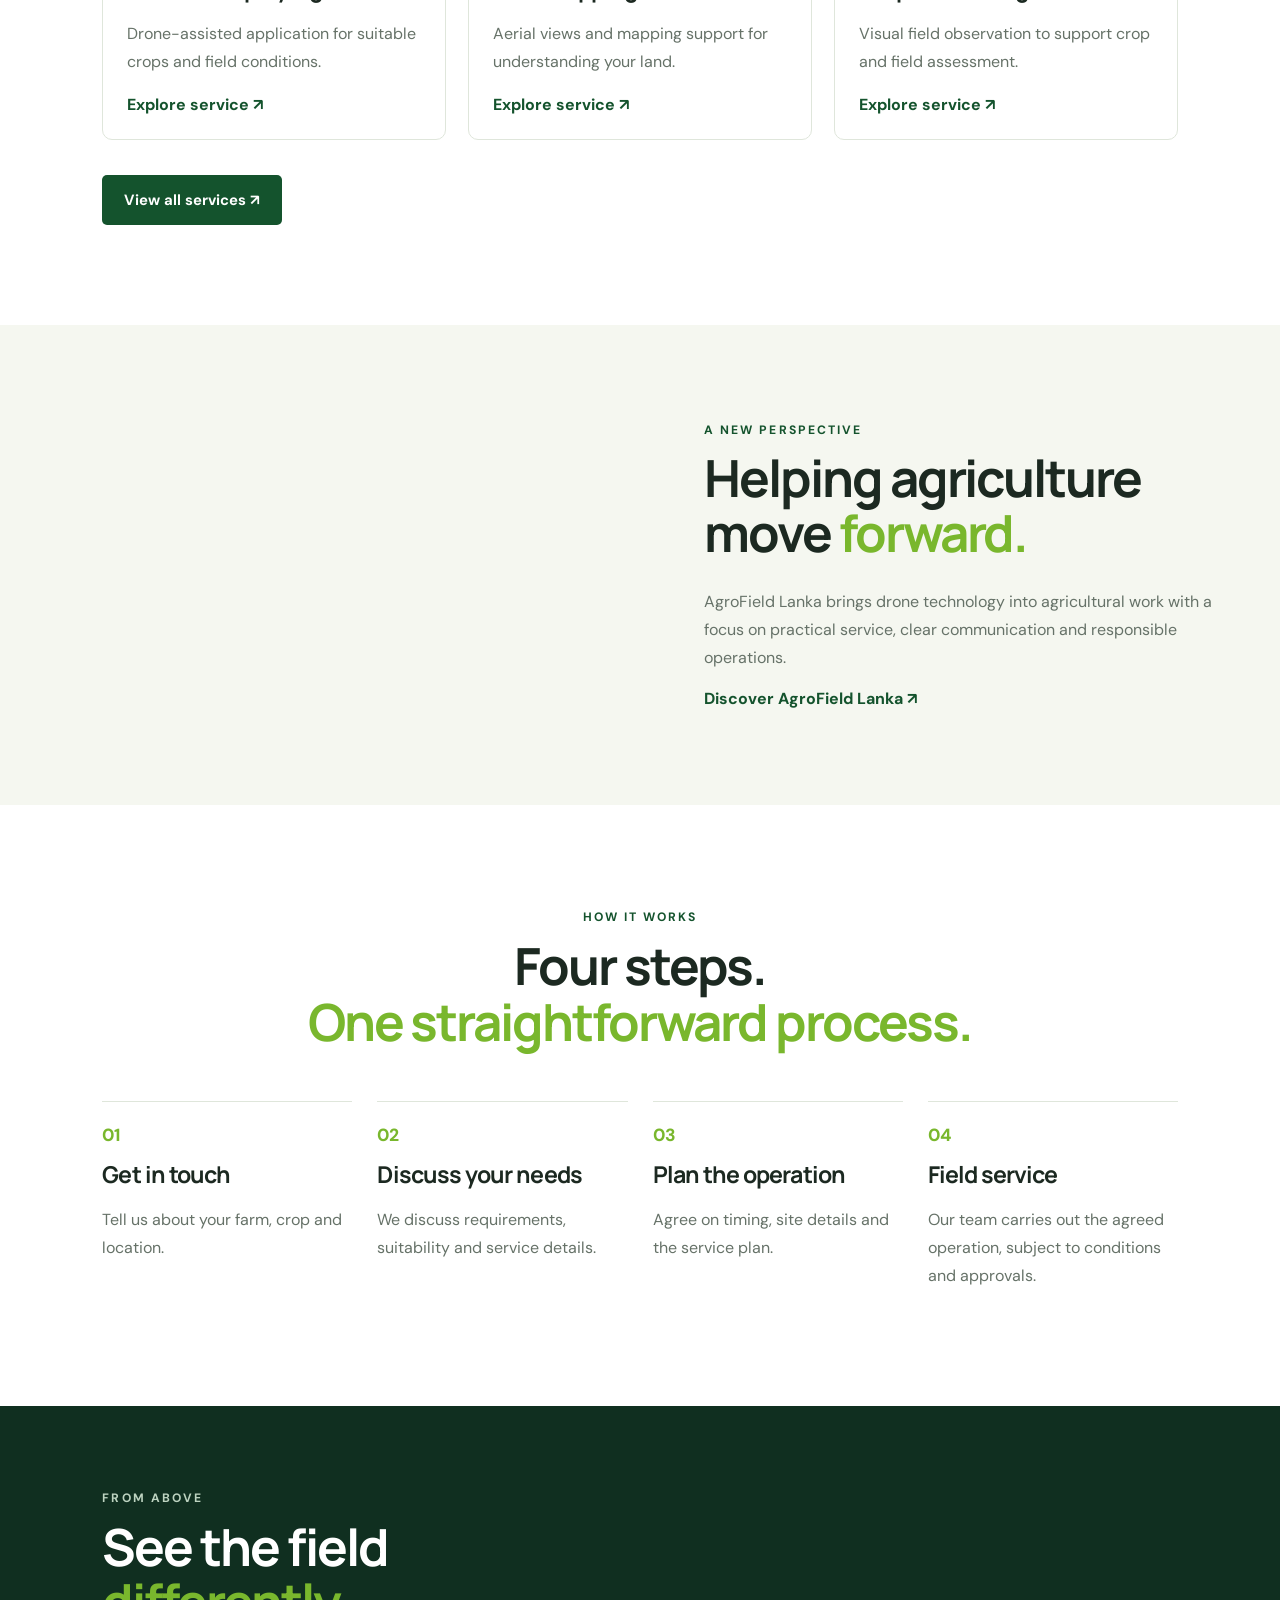
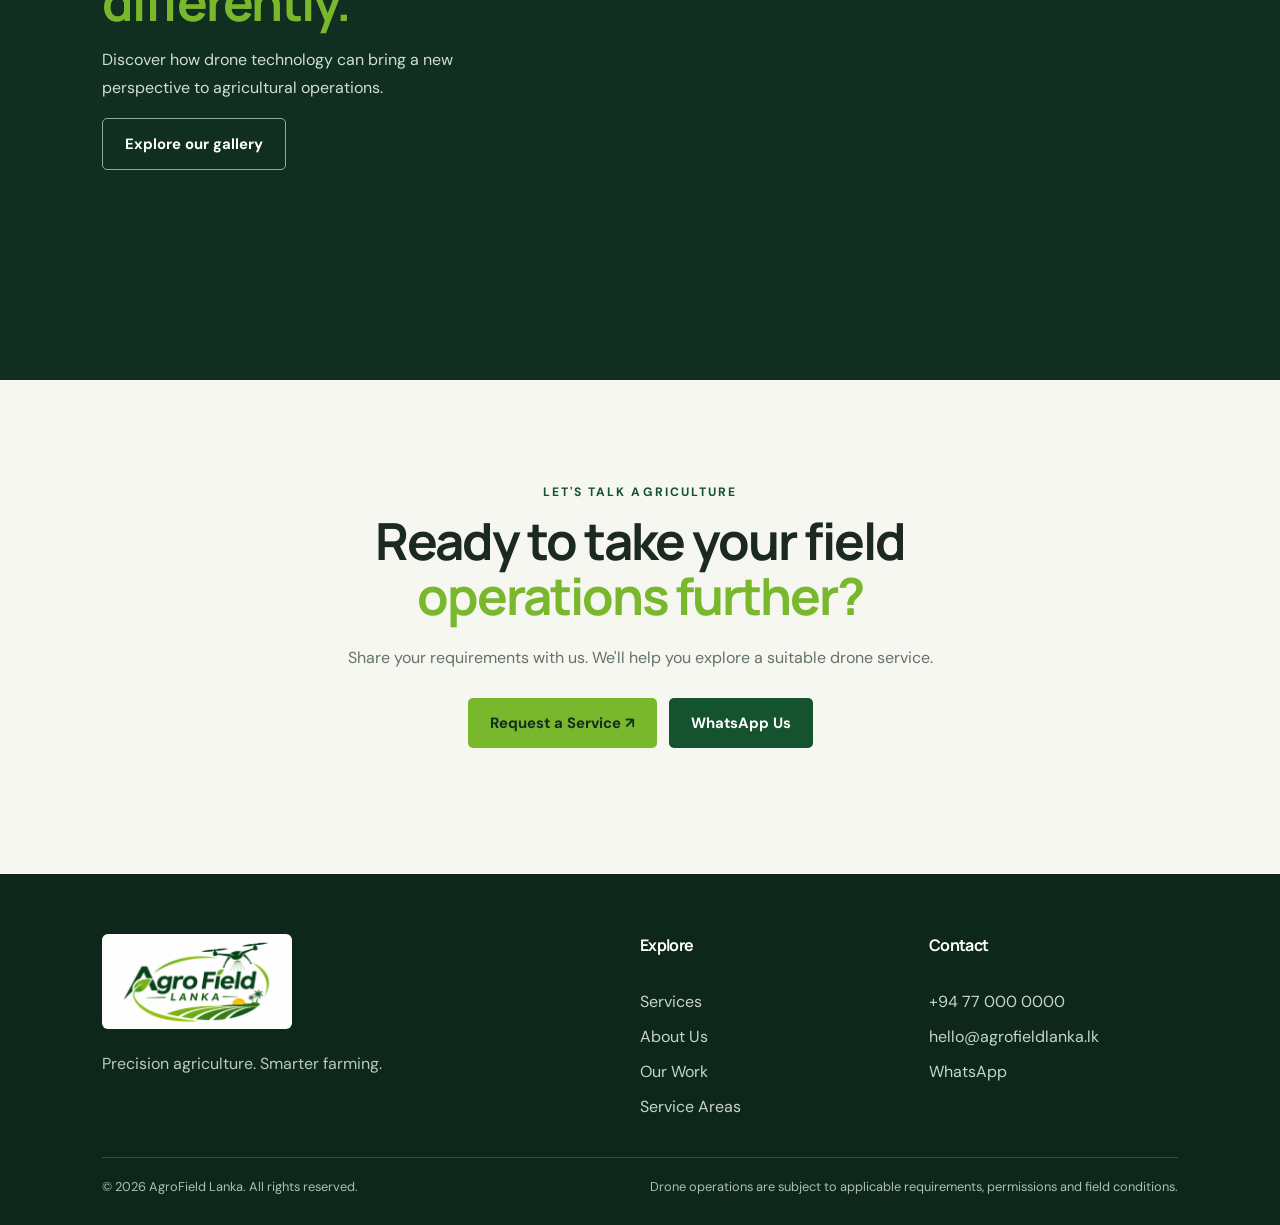
==== commit da7c5147: "Update index.html" ====
--- a/index.html
+++ b/index.html
@@ -8,4 +8,4 @@
 <section class="section process"><div class="section-heading centered"><div><span class="eyebrow green">HOW IT WORKS</span><h2>Four steps.<br><em>One straightforward process.</em></h2></div></div><div class="steps"><div><span>01</span><h3>Get in touch</h3><p>Tell us about your farm, crop and location.</p></div><div><span>02</span><h3>Discuss your needs</h3><p>We discuss requirements, suitability and service details.</p></div><div><span>03</span><h3>Plan the operation</h3><p>Agree on timing, site details and the service plan.</p></div><div><span>04</span><h3>Field service</h3><p>Our team carries out the agreed operation, subject to conditions and approvals.</p></div></div></section>
 <section class="gallery-preview"><div class="gallery-text"><span class="eyebrow">FROM ABOVE</span><h2>See the field<br><em>differently.</em></h2><p>Discover how drone technology can bring a new perspective to agricultural operations.</p><a class="btn outline light" href="gallery.html">Explore our gallery</a></div><div class="gallery-grid"><div class="g1"></div><div class="g2"></div><div class="g3"></div></div></section>
 <section class="cta"><span class="eyebrow green">LET'S TALK AGRICULTURE</span><h2>Ready to take your field<br><em>operations further?</em></h2><p>Share your requirements with us. We'll help you explore a suitable drone service.</p><div class="actions center"><a class="btn primary" href="contact.html">Request a Service ↗</a><a class="btn dark" href="https://wa.me/94770000000?text=Hello%20AgroField%20Lanka%2C%20I%20would%20like%20to%20inquire%20about%20your%20agricultural%20drone%20services." target="_blank" rel="noopener">WhatsApp Us</a></div></section></main>
-<footer class="footer"><div class="footer-brand"><img src="assets/logo.png" alt="AgroField Lanka"><p>Precision agriculture. Smarter farming.</p></div><div><h4>Explore</h4><a href="services.html">Services</a><a href="about.html">About Us</a><a href="gallery.html">Our Work</a><a href="areas.html">Service Areas</a></div><div><h4>Contact</h4><a href="tel:+94770000000">+94 77 000 0000</a><a href="mailto:hello@agrofieldlanka.lk">hello@agrofieldlanka.lk</a><a href="https://wa.me/94770000000">WhatsApp</a></div><div class="footer-bottom"><span>© <span id="year"></span> AgroField Lanka. All rights reserved.</span><span>Drone operations are subject to applicable requirements, permissions and field conditions.</span></div></footer><script src="script.js"></script></body></html>
+<footer class="footer"><div class="footer-brand"><img src="assets/logo.jpg" alt="AgroField Lanka"><p>Precision agriculture. Smarter farming.</p></div><div><h4>Explore</h4><a href="services.html">Services</a><a href="about.html">About Us</a><a href="gallery.html">Our Work</a><a href="areas.html">Service Areas</a></div><div><h4>Contact</h4><a href="tel:+94770000000">+94 77 000 0000</a><a href="mailto:hello@agrofieldlanka.lk">hello@agrofieldlanka.lk</a><a href="https://wa.me/94770000000">WhatsApp</a></div><div class="footer-bottom"><span>© <span id="year"></span> AgroField Lanka. All rights reserved.</span><span>Drone operations are subject to applicable requirements, permissions and field conditions.</span></div></footer><script src="script.js"></script></body></html>
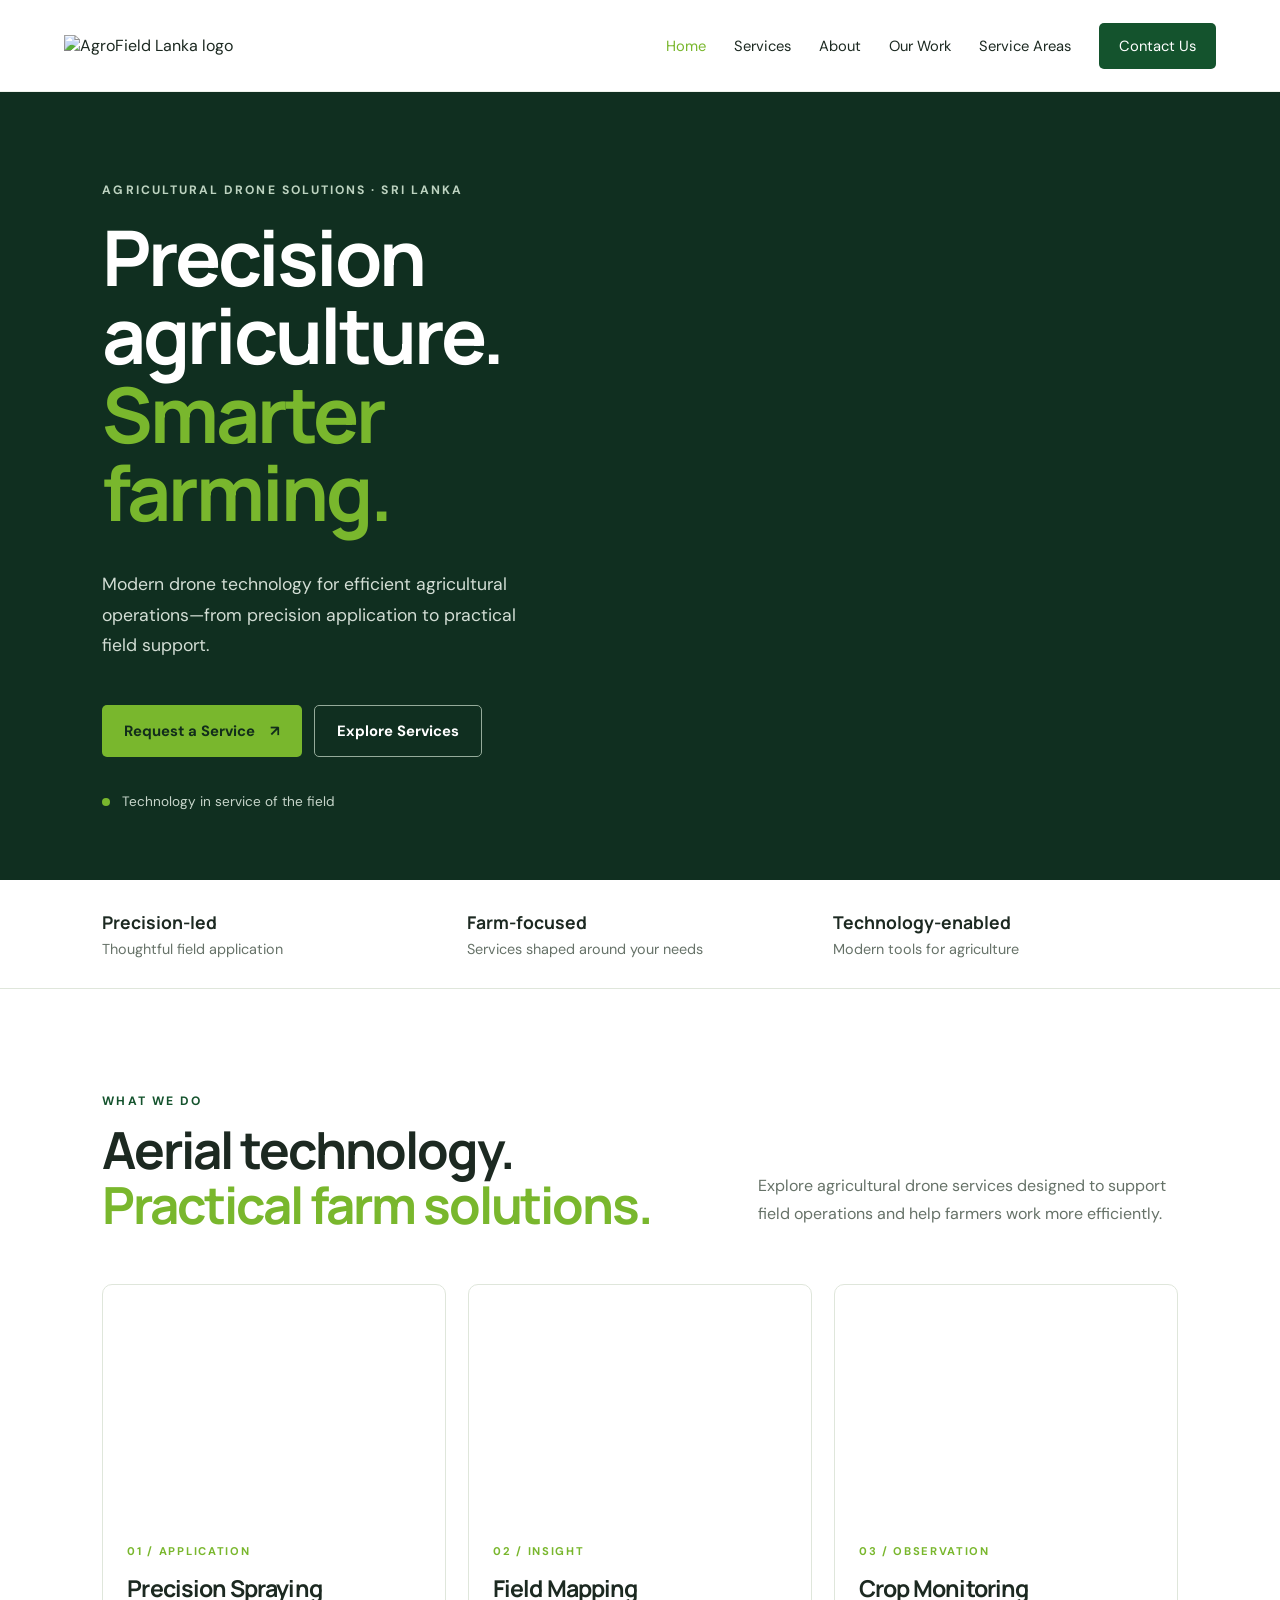
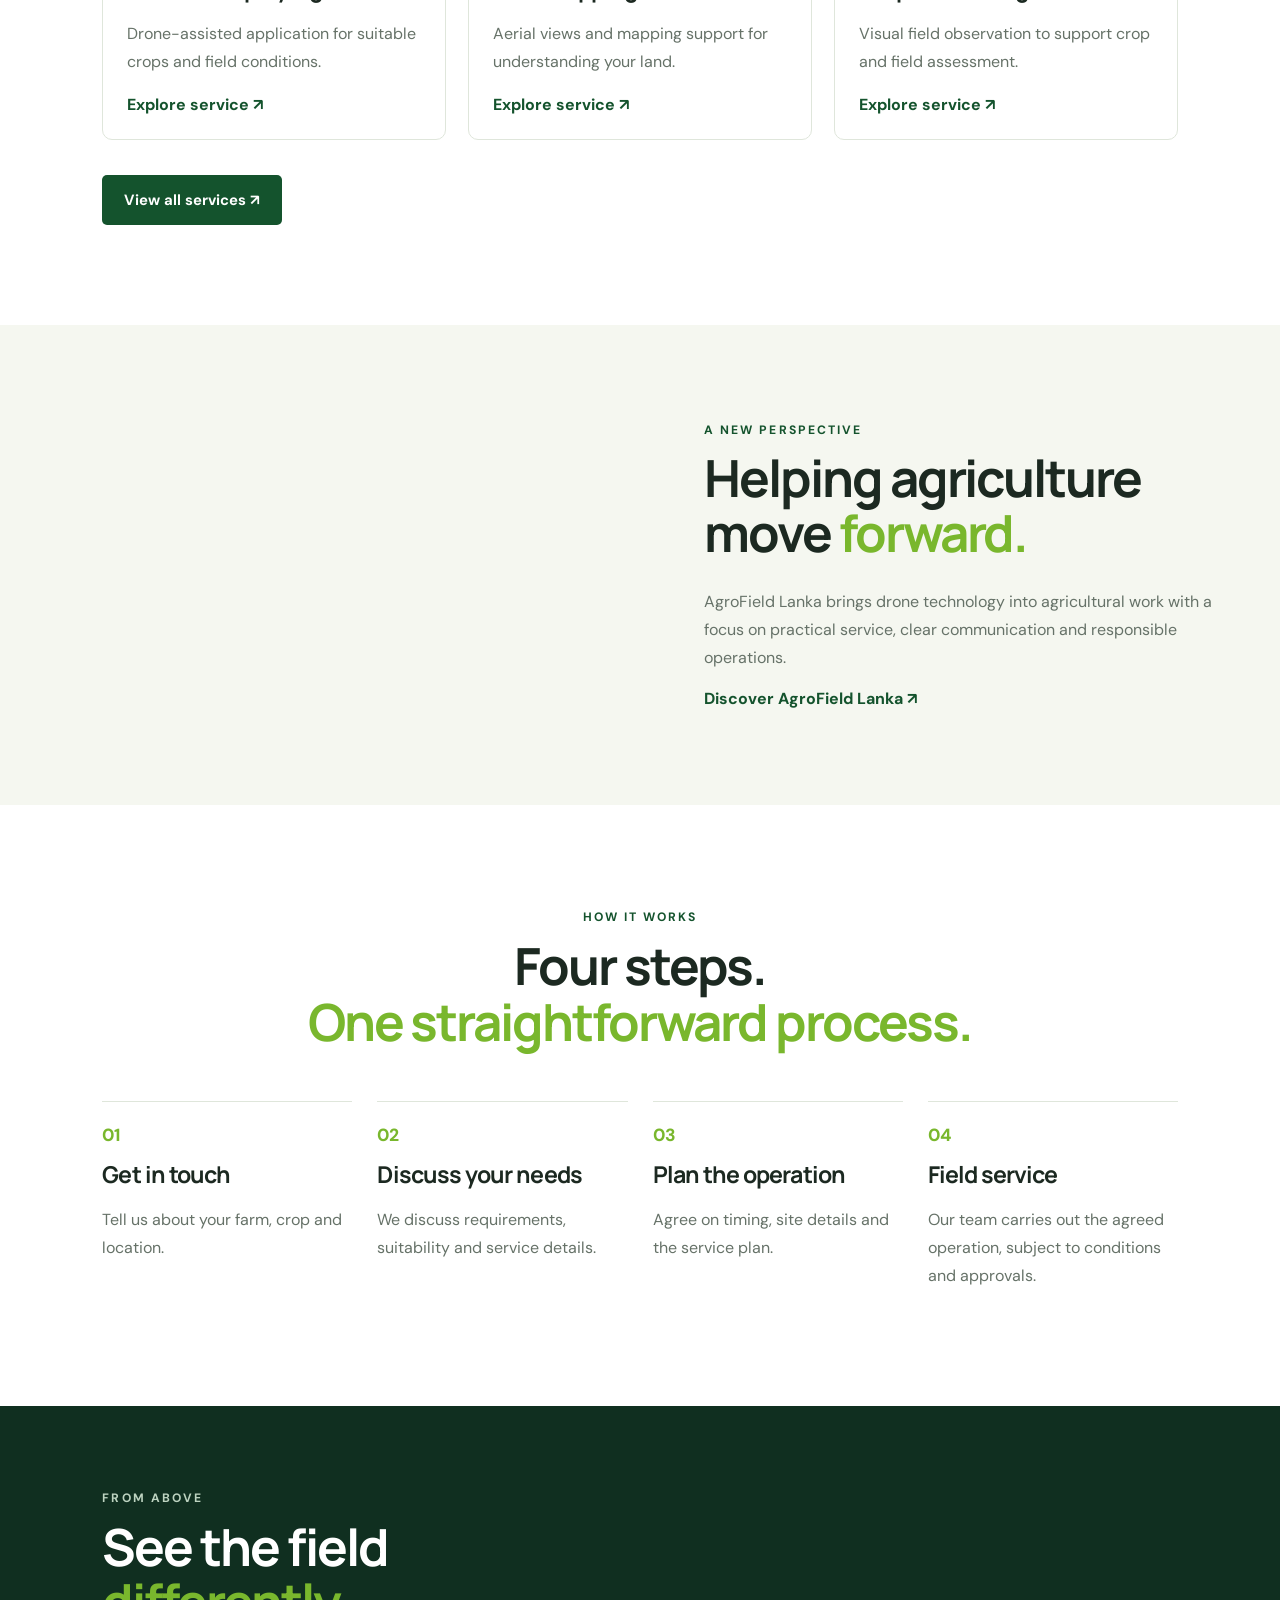
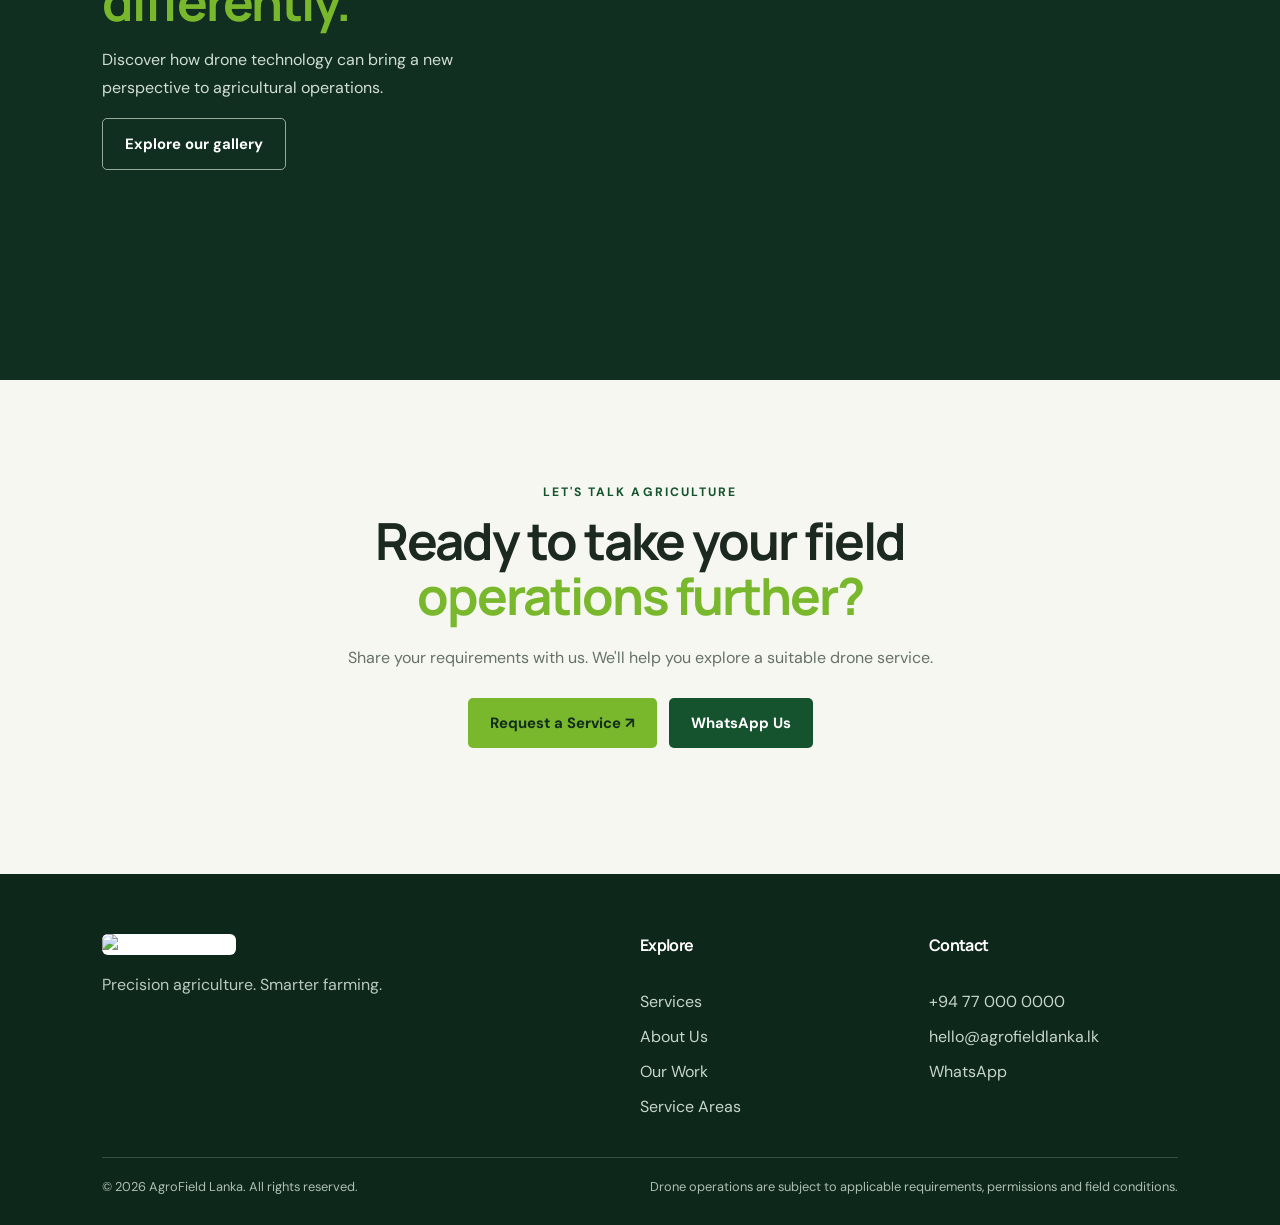
==== commit b59fef7a: "Update index.html" ====
--- a/index.html
+++ b/index.html
@@ -1,6 +1,6 @@
 <!DOCTYPE html>
 <html lang="en"><head><meta charset="utf-8"><meta name="viewport" content="width=device-width, initial-scale=1"><meta name="description" content="AgroField Lanka agricultural drone services for precision spraying, crop care and modern farming in Sri Lanka."><title>AgroField Lanka | Precision Agriculture</title><link rel="stylesheet" href="styles.css"></head><body>
-<header class="header"><a class="brand" href="index.html"><img src="assets/logo.jpg" alt="AgroField Lanka logo"></a><button class="menu-toggle" aria-label="Open navigation" aria-expanded="false">☰</button><nav class="nav"><a class="active" href="index.html">Home</a><a href="services.html">Services</a><a href="about.html">About</a><a href="gallery.html">Our Work</a><a href="areas.html">Service Areas</a><a href="contact.html" class="nav-cta">Contact Us</a></nav></header>
+<header class="header"><a class="brand" href="index.html"><img src="assets/logo.png" alt="AgroField Lanka logo"></a><button class="menu-toggle" aria-label="Open navigation" aria-expanded="false">☰</button><nav class="nav"><a class="active" href="index.html">Home</a><a href="services.html">Services</a><a href="about.html">About</a><a href="gallery.html">Our Work</a><a href="areas.html">Service Areas</a><a href="contact.html" class="nav-cta">Contact Us</a></nav></header>
 <main><section class="hero"><div class="hero-content"><span class="eyebrow">AGRICULTURAL DRONE SOLUTIONS · SRI LANKA</span><h1>Precision agriculture.<br><em>Smarter farming.</em></h1><p>Modern drone technology for efficient agricultural operations—from precision application to practical field support.</p><div class="actions"><a class="btn primary" href="contact.html">Request a Service <span>↗</span></a><a class="btn outline light" href="services.html">Explore Services</a></div><div class="hero-note"><span class="pulse"></span> Technology in service of the field</div></div><div class="hero-image" role="img" aria-label="Agricultural drone operating over a green field"></div></section>
 <section class="strip"><div><strong>Precision-led</strong><span>Thoughtful field application</span></div><div><strong>Farm-focused</strong><span>Services shaped around your needs</span></div><div><strong>Technology-enabled</strong><span>Modern tools for agriculture</span></div></section>
 <section class="section"><div class="section-heading"><div><span class="eyebrow green">WHAT WE DO</span><h2>Aerial technology.<br><em>Practical farm solutions.</em></h2></div><p>Explore agricultural drone services designed to support field operations and help farmers work more efficiently.</p></div><div class="cards three"><a class="service-card" href="services.html#spraying"><div class="card-image img-spray"></div><div class="card-body"><span class="card-number">01 / APPLICATION</span><h3>Precision Spraying</h3><p>Drone-assisted application for suitable crops and field conditions.</p><span class="text-link">Explore service ↗</span></div></a><a class="service-card" href="services.html#mapping"><div class="card-image img-map"></div><div class="card-body"><span class="card-number">02 / INSIGHT</span><h3>Field Mapping</h3><p>Aerial views and mapping support for understanding your land.</p><span class="text-link">Explore service ↗</span></div></a><a class="service-card" href="services.html#monitoring"><div class="card-image img-monitor"></div><div class="card-body"><span class="card-number">03 / OBSERVATION</span><h3>Crop Monitoring</h3><p>Visual field observation to support crop and field assessment.</p><span class="text-link">Explore service ↗</span></div></a></div><a class="btn dark" href="services.html">View all services ↗</a></section>
@@ -8,4 +8,4 @@
 <section class="section process"><div class="section-heading centered"><div><span class="eyebrow green">HOW IT WORKS</span><h2>Four steps.<br><em>One straightforward process.</em></h2></div></div><div class="steps"><div><span>01</span><h3>Get in touch</h3><p>Tell us about your farm, crop and location.</p></div><div><span>02</span><h3>Discuss your needs</h3><p>We discuss requirements, suitability and service details.</p></div><div><span>03</span><h3>Plan the operation</h3><p>Agree on timing, site details and the service plan.</p></div><div><span>04</span><h3>Field service</h3><p>Our team carries out the agreed operation, subject to conditions and approvals.</p></div></div></section>
 <section class="gallery-preview"><div class="gallery-text"><span class="eyebrow">FROM ABOVE</span><h2>See the field<br><em>differently.</em></h2><p>Discover how drone technology can bring a new perspective to agricultural operations.</p><a class="btn outline light" href="gallery.html">Explore our gallery</a></div><div class="gallery-grid"><div class="g1"></div><div class="g2"></div><div class="g3"></div></div></section>
 <section class="cta"><span class="eyebrow green">LET'S TALK AGRICULTURE</span><h2>Ready to take your field<br><em>operations further?</em></h2><p>Share your requirements with us. We'll help you explore a suitable drone service.</p><div class="actions center"><a class="btn primary" href="contact.html">Request a Service ↗</a><a class="btn dark" href="https://wa.me/94770000000?text=Hello%20AgroField%20Lanka%2C%20I%20would%20like%20to%20inquire%20about%20your%20agricultural%20drone%20services." target="_blank" rel="noopener">WhatsApp Us</a></div></section></main>
-<footer class="footer"><div class="footer-brand"><img src="assets/logo.jpg" alt="AgroField Lanka"><p>Precision agriculture. Smarter farming.</p></div><div><h4>Explore</h4><a href="services.html">Services</a><a href="about.html">About Us</a><a href="gallery.html">Our Work</a><a href="areas.html">Service Areas</a></div><div><h4>Contact</h4><a href="tel:+94770000000">+94 77 000 0000</a><a href="mailto:hello@agrofieldlanka.lk">hello@agrofieldlanka.lk</a><a href="https://wa.me/94770000000">WhatsApp</a></div><div class="footer-bottom"><span>© <span id="year"></span> AgroField Lanka. All rights reserved.</span><span>Drone operations are subject to applicable requirements, permissions and field conditions.</span></div></footer><script src="script.js"></script></body></html>
+<footer class="footer"><div class="footer-brand"><img src="assets/logo.png" alt="AgroField Lanka"><p>Precision agriculture. Smarter farming.</p></div><div><h4>Explore</h4><a href="services.html">Services</a><a href="about.html">About Us</a><a href="gallery.html">Our Work</a><a href="areas.html">Service Areas</a></div><div><h4>Contact</h4><a href="tel:+94770000000">+94 77 000 0000</a><a href="mailto:hello@agrofieldlanka.lk">hello@agrofieldlanka.lk</a><a href="https://wa.me/94770000000">WhatsApp</a></div><div class="footer-bottom"><span>© <span id="year"></span> AgroField Lanka. All rights reserved.</span><span>Drone operations are subject to applicable requirements, permissions and field conditions.</span></div></footer><script src="script.js"></script></body></html>
